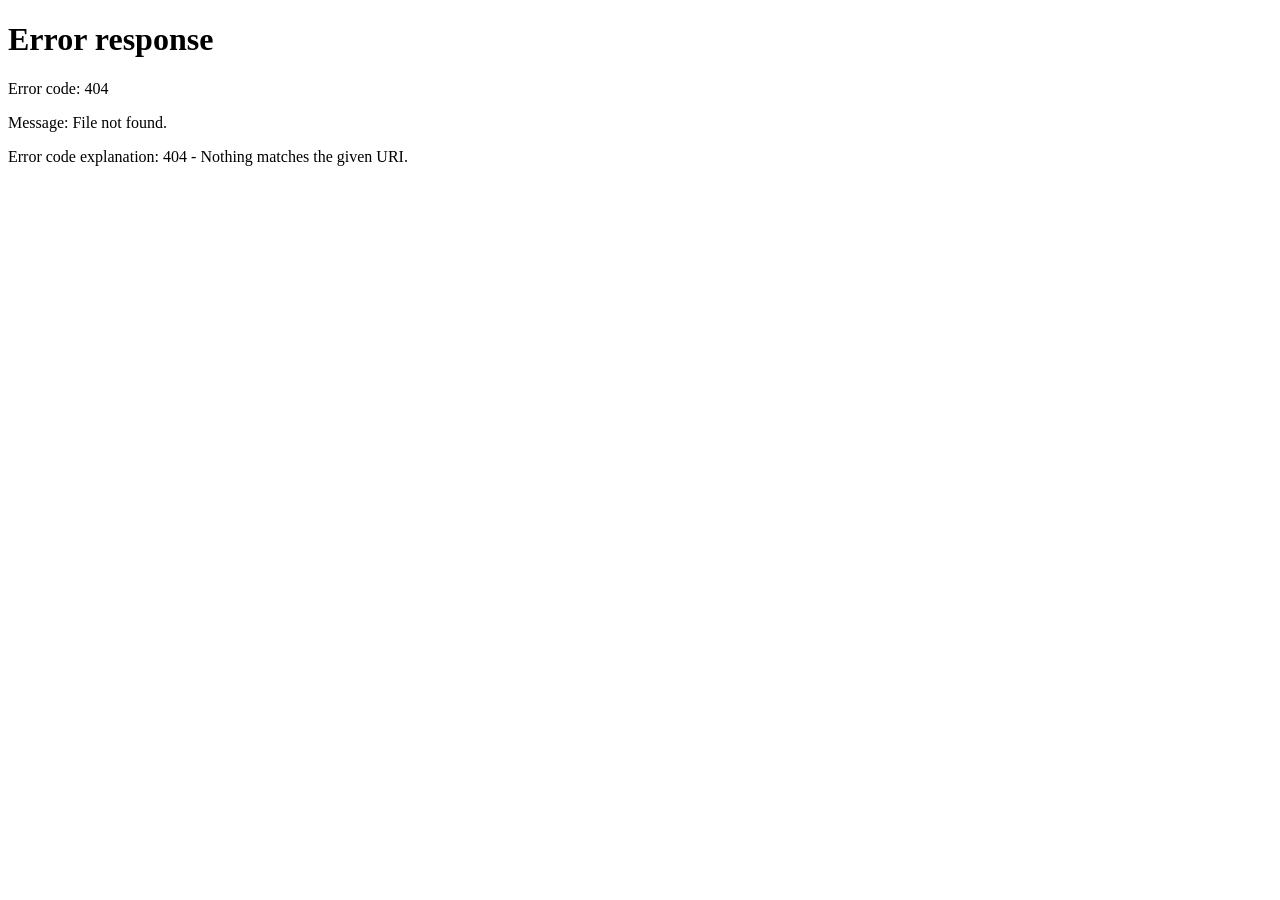
==== src/main/resources/static/index.html @ faf8e301 "Add demo web UI and static assets Add a multi-page local demo UI under src/main/resources/static/ui " ====
<!doctype html>
<html lang="en">
<head>
  <meta charset="UTF-8">
  <meta http-equiv="refresh" content="0; url=/ui/index.html">
  <meta name="viewport" content="width=device-width, initial-scale=1.0">
  <title>SecureMsg Demo</title>
</head>
<body>
  <p>Open <a href="/ui/index.html">/ui/index.html</a></p>
</body>
</html>
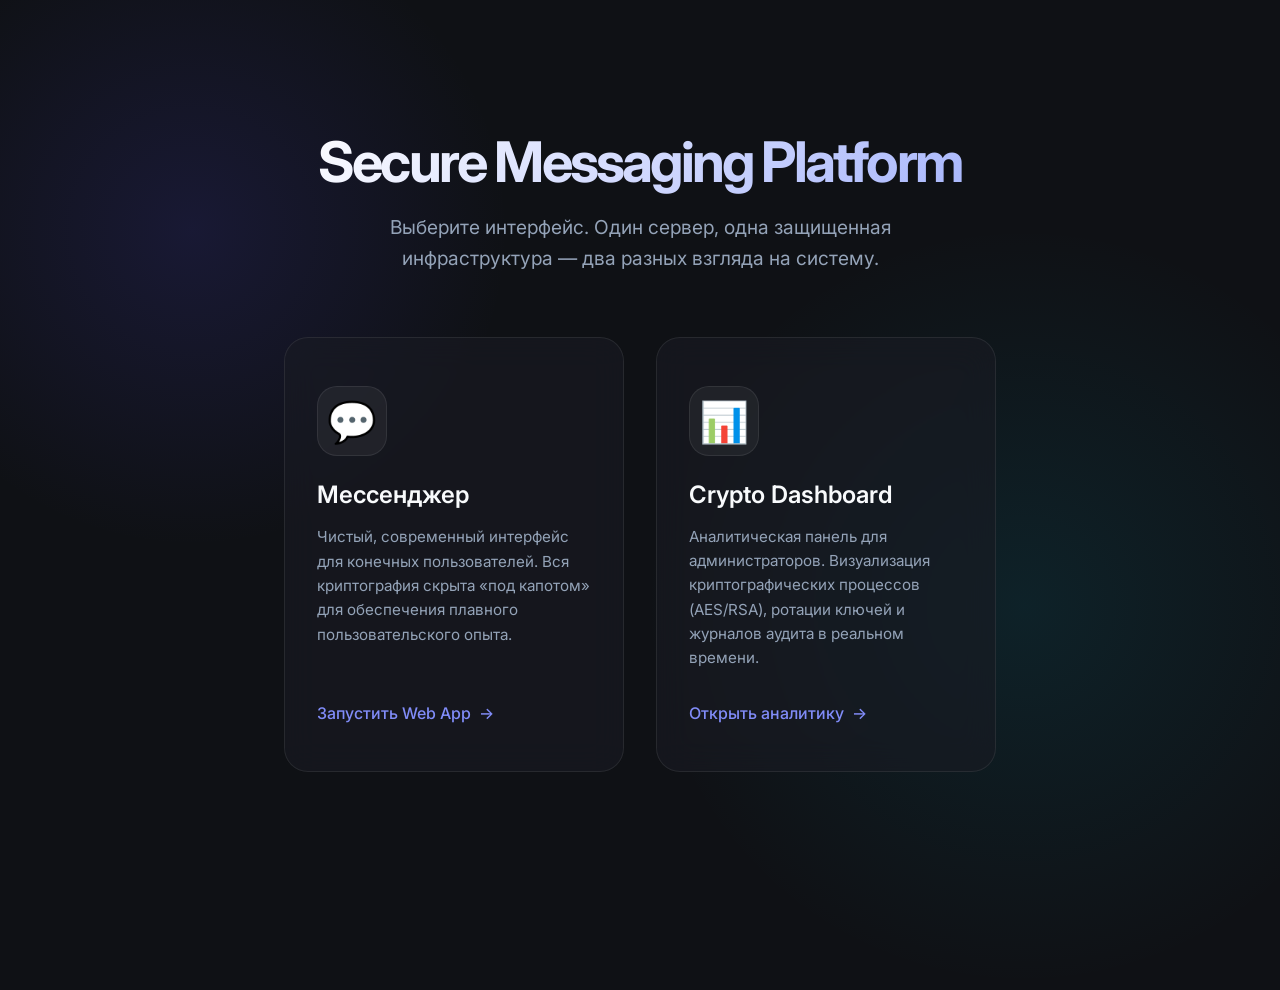
==== commit b552573e: "попытка 2" ====
--- a/src/main/resources/static/index.html
+++ b/src/main/resources/static/index.html
@@ -1,13 +1,210 @@
-<!doctype html>
-<html lang="en">
+<!DOCTYPE html>
+<html lang="ru">
 <head>
-  <meta charset="UTF-8">
-  <meta http-equiv="refresh" content="0; url=/ui/index.html">
-  <meta name="viewport" content="width=device-width, initial-scale=1.0">
-  <title>SecureMsg Demo</title>
+    <meta charset="UTF-8">
+    <meta name="viewport" content="width=device-width, initial-scale=1.0">
+    <title>Secure Messaging Platform</title>
+    <link href="https://fonts.googleapis.com/css2?family=Inter:wght@300;400;500;600;700&display=swap" rel="stylesheet">
+    <style>
+        :root {
+            --bg-color: #0f1115;
+            --surface-color: rgba(25, 28, 36, 0.6);
+            --primary-glow: #4f46e5;
+            --secondary-glow: #06b6d4;
+            --text-main: #f8fafc;
+            --text-muted: #94a3b8;
+            --glass-border: rgba(255, 255, 255, 0.08);
+        }
+
+        * {
+            box-sizing: border-box;
+            margin: 0;
+            padding: 0;
+            font-family: 'Inter', sans-serif;
+        }
+
+        body {
+            background-color: var(--bg-color);
+            color: var(--text-main);
+            min-height: 100vh;
+            display: flex;
+            flex-direction: column;
+            align-items: center;
+            justify-content: center;
+            overflow: hidden;
+            position: relative;
+        }
+
+        /* Animated Background Gradients */
+        .bg-orb-1 {
+            position: absolute;
+            top: -10%;
+            left: -10%;
+            width: 50vw;
+            height: 50vw;
+            background: radial-gradient(circle, rgba(79,70,229,0.15) 0%, rgba(0,0,0,0) 70%);
+            animation: float 15s ease-in-out infinite alternate;
+            z-index: -1;
+        }
+
+        .bg-orb-2 {
+            position: absolute;
+            bottom: -10%;
+            right: -10%;
+            width: 60vw;
+            height: 60vw;
+            background: radial-gradient(circle, rgba(6,182,212,0.1) 0%, rgba(0,0,0,0) 70%);
+            animation: float 20s ease-in-out infinite alternate-reverse;
+            z-index: -1;
+        }
+
+        @keyframes float {
+            0% { transform: translate(0, 0) scale(1); }
+            100% { transform: translate(5%, 5%) scale(1.1); }
+        }
+
+        .container {
+            text-align: center;
+            z-index: 10;
+            padding: 2rem;
+            max-width: 900px;
+        }
+
+        h1 {
+            font-size: 3.5rem;
+            font-weight: 700;
+            letter-spacing: -0.05em;
+            margin-bottom: 1rem;
+            background: linear-gradient(135deg, #fff 0%, #a5b4fc 100%);
+            -webkit-background-clip: text;
+            -webkit-text-fill-color: transparent;
+        }
+
+        p.subtitle {
+            font-size: 1.2rem;
+            color: var(--text-muted);
+            margin-bottom: 4rem;
+            max-width: 600px;
+            margin-left: auto;
+            margin-right: auto;
+            line-height: 1.6;
+        }
+
+        .cards-container {
+            display: flex;
+            gap: 2rem;
+            justify-content: center;
+            flex-wrap: wrap;
+        }
+
+        .card {
+            background: var(--surface-color);
+            backdrop-filter: blur(16px);
+            -webkit-backdrop-filter: blur(16px);
+            border: 1px solid var(--glass-border);
+            border-radius: 24px;
+            padding: 3rem 2rem;
+            width: 340px;
+            text-align: left;
+            transition: all 0.4s cubic-bezier(0.175, 0.885, 0.32, 1.275);
+            text-decoration: none;
+            color: inherit;
+            display: flex;
+            flex-direction: column;
+            position: relative;
+            overflow: hidden;
+        }
+
+        .card::before {
+            content: '';
+            position: absolute;
+            top: 0; left: 0; right: 0; height: 3px;
+            background: linear-gradient(90deg, var(--primary-glow), var(--secondary-glow));
+            opacity: 0;
+            transition: opacity 0.3s ease;
+        }
+
+        .card:hover {
+            transform: translateY(-10px) scale(1.02);
+            border-color: rgba(255, 255, 255, 0.2);
+            box-shadow: 0 20px 40px rgba(0,0,0,0.4), 0 0 40px rgba(79,70,229,0.1);
+        }
+
+        .card:hover::before {
+            opacity: 1;
+        }
+
+        .card-icon {
+            font-size: 2.5rem;
+            margin-bottom: 1.5rem;
+            display: inline-block;
+            background: rgba(255,255,255,0.05);
+            width: 70px;
+            height: 70px;
+            line-height: 70px;
+            text-align: center;
+            border-radius: 20px;
+            border: 1px solid var(--glass-border);
+        }
+
+        .card h2 {
+            font-size: 1.5rem;
+            margin-bottom: 1rem;
+            font-weight: 600;
+        }
+
+        .card p {
+            color: var(--text-muted);
+            font-size: 0.95rem;
+            line-height: 1.6;
+            flex-grow: 1;
+            margin-bottom: 2rem;
+        }
+
+        .card-action {
+            font-weight: 500;
+            color: #818cf8;
+            display: flex;
+            align-items: center;
+            gap: 0.5rem;
+            transition: gap 0.2s ease;
+        }
+
+        .card:hover .card-action {
+            gap: 0.8rem;
+            color: #a5b4fc;
+        }
+    </style>
 </head>
 <body>
-  <p>Open <a href="/ui/index.html">/ui/index.html</a></p>
+    <div class="bg-orb-1"></div>
+    <div class="bg-orb-2"></div>
+
+    <div class="container">
+        <h1>Secure Messaging Platform</h1>
+        <p class="subtitle">Выберите интерфейс. Один сервер, одна защищенная инфраструктура — два разных взгляда на систему.</p>
+
+        <div class="cards-container">
+            <!-- App Card -->
+            <a href="/app/index.html" class="card">
+                <div class="card-icon">💬</div>
+                <h2>Мессенджер</h2>
+                <p>Чистый, современный интерфейс для конечных пользователей. Вся криптография скрыта «под капотом» для обеспечения плавного пользовательского опыта.</p>
+                <div class="card-action">
+                    Запустить Web App <span>→</span>
+                </div>
+            </a>
+
+            <!-- Dashboard Card -->
+            <a href="/ui/demo.html" class="card">
+                <div class="card-icon">📊</div>
+                <h2>Crypto Dashboard</h2>
+                <p>Аналитическая панель для администраторов. Визуализация криптографических процессов (AES/RSA), ротации ключей и журналов аудита в реальном времени.</p>
+                <div class="card-action">
+                    Открыть аналитику <span>→</span>
+                </div>
+            </a>
+        </div>
+    </div>
 </body>
 </html>
-
